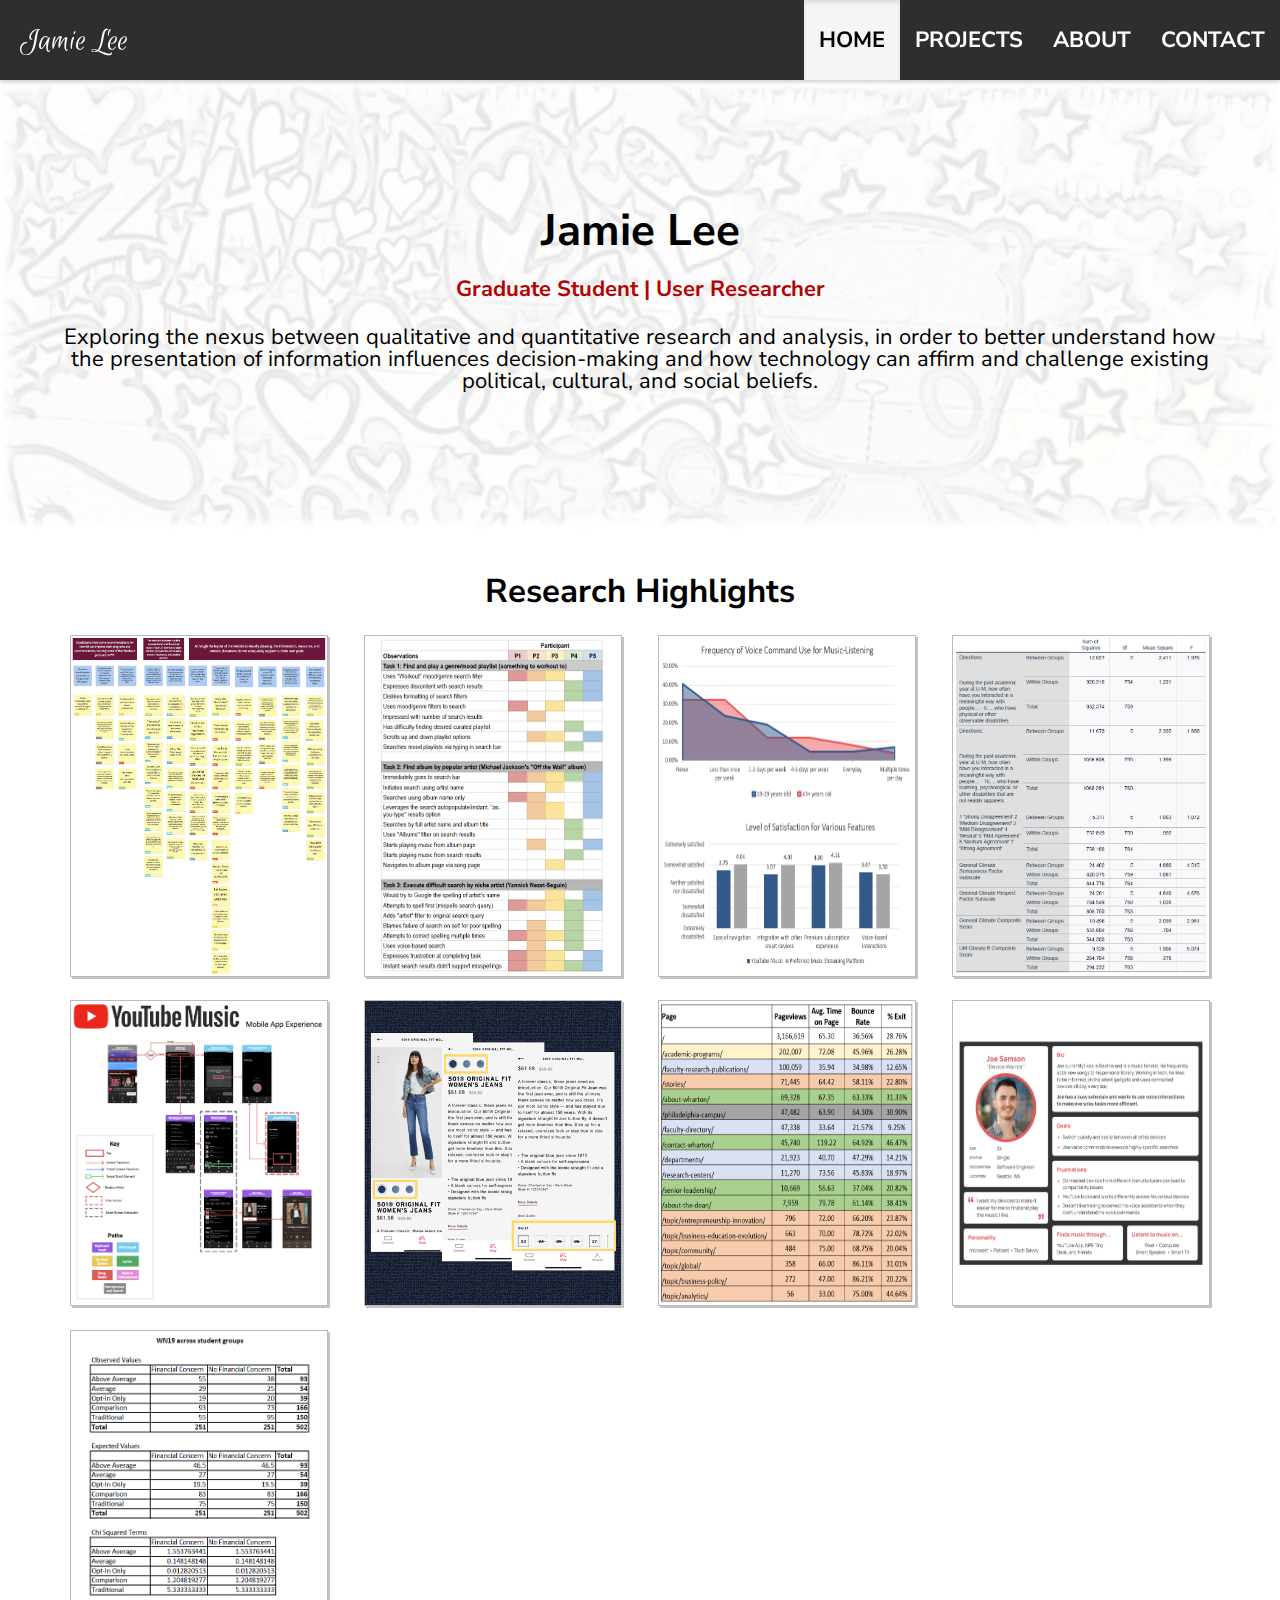
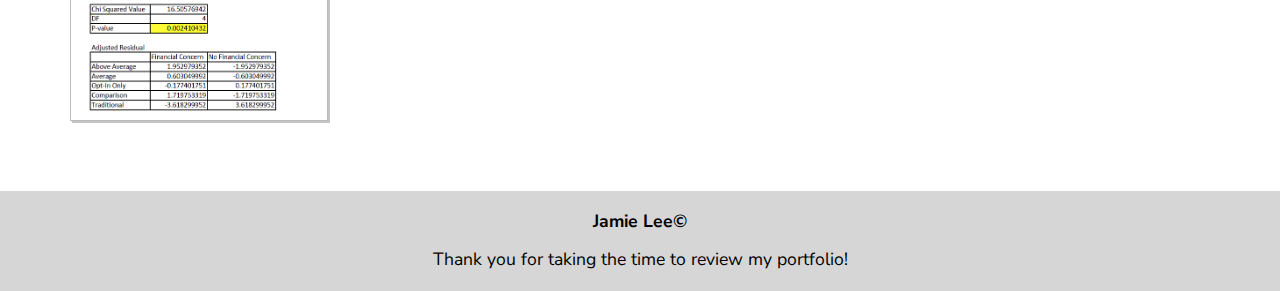
==== index.html @ 2731b6d8 "Add files via upload" ====
<!DOCTYPE html>
<html lang="en">
<head>
	<meta charset="UTF-8">
	<meta name="viewport" content="width=device-width, initial-scale=1.0">
	<link rel="stylesheet" href="https://fonts.googleapis.com/css?family=Nunito Sans">
    <link rel="stylesheet" href="https://fonts.googleapis.com/css?family=Euphoria Script">
    <link rel="stylesheet" href="https://cdnjs.cloudflare.com/ajax/libs/font-awesome/4.7.0/css/font-awesome.min.css">
    <link rel="stylesheet" href="css/html5reset.css">
	<link rel="stylesheet" href="css/style.css">
	<title>Jamie's UX Research Portfolio</title>
</head>
<body>
    <header>
        <div id="skip"><a href="#main_content">Skip to Main Content</a></div>
        <div id="logo">Jamie Lee</div>
        <nav>
            <div class="nav_links">
                <a href = "index.html">
                    <div class="nav_item current">Home</div>
                </a>
                <a href = "projects.html">
                    <div class="nav_item">Projects</div>
                </a>
                <a href = "about_me.html">
                    <div class="nav_item">About</div>
                </a>
                <a href = "contact.html">
                    <div class="nav_item">Contact</div>
                </a>
            </div>

            <button class="hamburger">
                <span class="bar1"></span>
                <span class="bar2"></span>
                <span class="bar3"></span>
            </button>				
		</nav>
    </header>

	<main id="main_content">
        <div class="welcome">
            <div class="welcome_text">
                <h1>Jamie Lee</h1>
                <h2>Graduate Student | User Researcher</h2>
                <p>Exploring the nexus between qualitative and quantitative research and analysis, in order to better understand how the presentation of information influences decision-making and how technology can affirm and challenge existing political, cultural, and social beliefs.</p>
            </div>
        </div>

        <div class="current_projects">
            <div class="current_projects_text">
                <h1>Research Highlights</h1>
            </div>
             
            <div class="research_highlights">
                <div class="text_image_container one" tabindex="0">
                    <img src="./images/affinity_wall.PNG" alt="Affinity diagram to organize findings gathered through contextual inquiry">
                    <div class="text_container">
                        <p>Affinity diagram to organize qualitative findings, gathered through contextual inquiry</p>
                    </div>
                </div>

                <div class="text_image_container two" tabindex="0">
                    <img src="./images/observation_coding.PNG" alt="Observation-coding from usability tests">
                    <div class="text_container">
                        <p>Qualitative coding of user interactions with YouTube Music, gathered from usability tests</p>
                    </div>
                </div>

                <div class="text_image_container three" tabindex="0">
                    <img src="./images/data_visualizations.PNG" alt="Data visualizations for quantitative analyses on survey responses">
                    <div class="text_container">
                        <p>Data visualizations of user behavior and satisfaction levels, based on quantitative findings gathered through user surveys</p>
                    </div>
                </div>
                    
                <div class="text_image_container four" tabindex="0">
                    <img src="./images/anova_tests.PNG" alt="Statistical analyses to test within- and between-group significances">
                    <div class="text_container">
                        <p>ANOVA and post-hoc statistical tests to evaluate significant differences between student groups</p>
                    </div>
                </div>

                <div class="text_image_container five" tabindex="0">
                    <img src="./images/interaction_map.PNG" alt="Interaction map for YouTube Music's mobile application">
                    <div class="text_container">
                        <p>Interaction map of YouTube Music, used to better understand user journeys and identify potential pain points</p>
                    </div>
                </div>

                <div class="text_image_container six" tabindex="0">
                    <img src="./images/heuristic_evaluation.PNG" alt="Heuristic evaluation for the Levi's mobile application">
                    <div class="text_container">
                        <p>Heuristic evaluation of Levi's mobile application to improve content placement</p>
                    </div>
                </div>

                <div class="text_image_container seven" tabindex="0">
                    <img src="./images/user_analytics.PNG" alt="User behavior analytics for Wharton website visits">
                    <div class="text_container">
                        <p>Behavioral analytics on users visiting The Wharton School's undergraduate website</p>
                    </div>
                </div>
                    
                <div class="text_image_container eight" tabindex="0">
                    <img src="./images/persona.PNG" alt="Personas based on observations collected through conducting user interviews">
                    <div class="text_container">
                        <p>Persona development, based on observations gathered through user interviews</p>
                    </div>
                </div>
                    
                <div class="text_image_container nine" tabindex="0">
                    <img src="./images/chisquare_tests.PNG" alt="Chi-square tests to assess statistical independence between categorical variables">
                    <div class="text_container">
                        <p>Chi-square tests to evaluate relationship between university student groups and financial concerns</p>
                    </div>
                </div>
                
            </div>
        </div>
    </main>

    <footer>
		<div class="footer_content">
            <p><strong>Jamie Lee&copy;</strong></p>
            <p>Thank you for taking the time to review my portfolio!</p>
        </div>
    </footer>

    <script src="js/hamburger.js"></script>
    <script src="js/text_over_image.js"></script>
</body>
</html>
---- css/style.css ----
html{
    scroll-behavior: smooth;
}

body{
    font-size: 18px;
    font-family: "Nunito Sans", "sans-serif";
    margin: 0;
    padding: 0;
    position: relative;
    top: 80px;
}

header{
    position: fixed;
    width: 100%;
    top: 0;
    height: 80px;
    background-color: #2e2e2e;
    z-index: 1;
}

:focus-visible{
    border: solid rgb(126, 2, 2);
    border-radius: 2px;
    box-shadow: inset 0 3px 3px 0 rgba(139, 139, 139,0.2);
}

#skip a{
    background-color: rgb(126, 2, 2);
    text-decoration: none;
    padding: 5px 0 5px 0;
    border-radius: 0 5px 5px 0;
    color: white;
    left: -300px;
    padding: 7px;
    -webkit-transition: left 1s ease-out;
    transition: left 1s ease-out;
    z-index: 1;
    position: absolute;
    top: 100px;
}

#skip a:focus{
    position: absolute;
    left: 0;
}

#logo {
    color: white;
    display: inline-block;
    position: fixed;
    top: 25px;
    margin-left: 20px;
    font-size: 1.5em;
    font-family: "Euphoria Script", "sans-serif";
}

.nav_item {
    padding: 15px;
    text-align: right;
    line-height: 1.5em;
  }

.nav_links a{
    color: black;
    text-decoration: none;
    text-transform: uppercase;
    font-weight: bold;
}

.current{
    background-color: rgb(177, 4, 4);
    color: white;
    box-shadow: inset 0 3px 3px 0 rgba(139, 139, 139,0.2);
}

.nav_links{
    display: none;
    position: absolute;
    top: 80px;
    width: 100%;
    right: 0;
    background-color: rgb(245, 245, 245);
    box-shadow: 0px 2px 4px 0px rgba(0,0,0,0.2)
}

.fadein {
    display: flex;
    flex-direction: column;
    
    -webkit-animation: fadein 0.25s;
    -moz-animation: fadein 0.25s; 
    -ms-animation: fadein 0.25s; 
    -o-animation: fadein 0.25s; 
    animation: fadein 0.25s;
}

@keyframes fadein {
    from { opacity: 0; }
    to   { opacity: 1; }
}

/* Firefox */
@-moz-keyframes fadein {
    from { opacity: 0; }
    to   { opacity: 1; }
}

/* Safari and Chrome */
@-webkit-keyframes fadein {
    from { opacity: 0; }
    to   { opacity: 1; }
}

/* Internet Explorer */
@-ms-keyframes fadein {
    from { opacity: 0; }
    to   { opacity: 1; }
}

/* Opera */
@-o-keyframes fadein {
    from { opacity: 0; }
    to   { opacity: 1; }
} 

.hamburger{
    float: right;
    padding: 20px;
    cursor: pointer;
    background-color: transparent;
    border: none;
}

.open{
    background-color: rgb(245, 245, 245);
}

.bar1, .bar2, .bar3{
    display: block;
    width: 40px;
    height: 3px;
    margin: 8px auto;
    background-color: white;
}

.bar_open{
    background-color: black;
}
  
.nav_item:active{
    box-shadow: inset 0 2px 2px 0 rgba(139, 139, 139,0.2);
}

#main_content {
    position: relative;
    padding: 5vh 3vw;
    margin: 0;
    min-height: calc(100vh - 180px);
    min-height: -o-calc(100vh - 180px); 
    min-height: -webkit-calc(100vh - 180px); 
    min-height: -moz-calc(100vh - 180px); 
}

#main_exception {
    padding: 0;
}

h1{
    font-size: 2em;
    line-height: 1;
    font-weight: bolder;
    text-align: center;
    margin-bottom: 10px;;
}

.current_projects h1{
    font-size: 1.5em;
}

h2{
    font-size: 1.5em;
    line-height: 1.5;
    text-align: center;
    padding: 10px 0 10px 0;
}

.welcome h2{
    font-size: 1em;
    margin-top: 10px;
    color: rgb(177, 4, 4);
}

h3{
    font-size: 1em;
    line-height: 1.5;
    text-align: center;
    padding: 20px 0 10px 0;
}

p{
    text-align: center;
    padding: 10px;
}

.welcome{
    margin: -5vh -3vw;
    height: 50vh;

    display: flex;
    flex-direction: column;
    justify-content: center;

    background-image: url("../images/cover.png");
    background-repeat: no-repeat;
    background-position: center;
    background-attachment: fixed;
    background-size: cover;
    background-color: white;
    box-shadow: inset 0 0 8px 8px white;
}

.welcome_text{
    padding: 0 3vw;
}

.current_projects{
    margin-top: 10vh;
    background-color: white;
}

.research_highlights{
    display: grid;
    grid-template-columns: auto;
    grid-gap: 5vh;
    margin: 3vh;
}

.text_image_container{
    position: relative;
    text-align: center;
    transition: transform 1s;
    transform-style: preserve-3d;
}

.text_image_container img{
    box-shadow: 2px 2px #8888887e;
    border: 1px rgb(187, 187, 187) solid;
    height: auto;
    width: 70vw;
    display: block;
    margin: auto;
    background-color: white;
}

.text_image_container:hover, .text_image_container:focus, .text_image_container:focus-within{
    transform: rotateY(180deg)
}

.text_container{
    position: absolute;
    top: 0;
    width: 100%;
    height: 100%;
    -webkit-backface-visibility: hidden;
    backface-visibility: hidden;

    background-color: black;
    color: white;
    display: flex;
    align-items: center;
    transform: rotateY(180deg);
}

.bio{
    margin: 2vh 0 0 0;
    display: flex;
    flex-direction: column;
    align-items: center;
}

.bio img{
    padding: 2px;
    border: 4px solid black;
    width: 70vw;
    max-width: 300px;
    height: auto;
    border-radius: 4px;
}

.bio_text{
    margin-top: 5vh;
    margin-bottom: 5vh;
}

.project_content h1{
    margin-bottom: 1em;
}

.youtube_music h1, .remote_hires h1, .rta h1{
    text-shadow: 2px 1px rgb(116, 116, 116);
}

.winning_futures h1, .wharton h1{
    text-shadow: 2px 1px rgb(167, 167, 167);
}

.youtube_music, .winning_futures, .remote_hires, .wharton, .rta{
    padding: 10vw;
    min-height: 25vh;
    display: flex;
    flex-direction: column;
    justify-content: center;
}

.youtube_music{
    background-image: url("../images/youtube_music.jpg"); 
}
.winning_futures{
    background-image: url("../images/winning_futures.png"); 
}

.remote_hires{
    background-image: url("../images/paper_prototype.png"); 
    background-size: cover;
}

.wharton{
    background-image: url("../images/wharton.png"); 
}

.rta{
    background-image: url("../images/rta.png"); 
    background-repeat: no-repeat;
    background-position: center;
    background-size: cover;
}

.winning_futures, .wharton{
    color: black;
    background-color: white;
    background-repeat: no-repeat;
    background-position: center;
    background-size: contain;
    box-shadow: inset 0 0 0 1000px rgba(255, 255, 255, 0.2);
}

.youtube_music, .remote_hires, .rta{
    color: white;
    box-shadow: inset 0 0 0 1000px rgba(0,0,0,0.5);
}

.resume_container{
    display: flex;
    align-items: center;
    justify-content: center;
    width: 30vw;
    max-width: 500px;
    height: 2em;
    text-align: center;
    align-items: center;
    box-shadow: 2px 2px rgb(139, 139, 139);
    background-color: rgb(177, 4, 4);
    padding: 5px 0 5px 0;
    border-radius: 10px;
}

.resume_link{
    display: flex;
    justify-content: center;
    text-decoration: none;
    text-transform: uppercase;
    font-weight: bold;
    color: white;
}

.bio_text a{
    color: rgb(177, 4, 4);
    text-decoration: none;
    font-weight: bold;
}

.bio_text a:hover{
    background-color: rgb(177, 4, 4);
    color: white;
}

.youtube_music i, .remote_hires i, .rta i{
    color: rgb(228, 182, 182);
    font-weight: 500;
}

.winning_futures i, .wharton i{
    color:rgb(126, 2, 2);
    font-weight: 580;
}

.rta a{
    display: inline-block;
    color: rgb(216, 170, 170);
    text-decoration: none;
    text-transform: capitalize;
}

.rta a:hover{
    background-color: rgb(216, 170, 170);
    color: black;
}

.note {
    margin-bottom: 5vh;
    padding: 0 10vw;
}

.note p{
    margin-top: 3vh;
}
  
/* Form formatting */ 
form {
    margin: auto;
    background-color: #fddcdc;
    border-radius: 5px;
    width: 80vw;
  }

fieldset{
    display: flex;
    flex-direction: column; 
    align-items: center;
}
  
.contact_form {
    padding: 20px;
    width: 70vw;
}

legend{ 
    font-size: 2em;
    text-transform: uppercase;
    text-align: center;
    padding: 20px;
}
  
label{
    display: block;
    width: 70vw;
    text-align: left;
}

legend, label{
    color: #2e2e2e;
}

.checkbox_text{
    text-align: center;
}

input {
    width: 100%;
    padding: 10px;
    margin: 10px 0 20px 0;
    display: block;
    border: 1px solid #949494;
    box-sizing: border-box;
    border-radius: 5px;
    -webkit-box-shadow:0 0 2px rgb(179, 179, 179) inset;
    -moz-box-shadow:0 0 2px rgb(179, 179, 179) inset;
    box-shadow:0 0 2px rgb(179, 179, 179) inset;
}

textarea{
    width: 100%;
    height: 15vh;
    padding: 10px;
    margin: 10px 0 20px 0;
    display: inline-block;
    border: 1px solid #949494;
    box-sizing: border-box;
    border-radius: 5px;
    -webkit-box-shadow:0 0 4px rgb(179, 179, 179) inset;
    -moz-box-shadow:0 0 4px rgb(179, 179, 179) inset;
    box-shadow:0 0 4px rgb(179, 179, 179) inset;
  }
  
input[type=checkbox]{
    width: auto;
    transform: scale(1.5);
  }

.checkbox {
    display: flex;
    flex-direction: column;
    align-items: center;
    margin-bottom: 3vh;
}

.checkbox_label {
    font-size: .75em;
}
  
.submit {
    display: flex;
    justify-content: center;
    padding: 10px;
}

button[type=submit] {
    text-transform: uppercase;
    background-color: #3da743;
    color: white;
    cursor: pointer;
    font-size: 1em;
    width: 50vw;
    height: 5vh;
    border-radius: 10px;
    border:  none;
    box-shadow: 2px 2px rgb(179, 179, 179);
    max-width: 300px;
  }
  
button[type=submit]:hover, .resume_link:hover{
    opacity: 0.8;
  }

footer{
    width: 100%;
    text-align: center;
    background-color: #d6d6d6;
    color: black;
    font-size: 0.8em;
    height: 80px;
    position: relative;
    top: 0;
    display: flex;
    align-items: center;
    justify-content: center;
    padding: 10px 0;
}

@media only screen and (min-width: 480px) {

    body {
        font-size: 20px;
    }

    .research_highlights{
        grid-template-columns: auto auto;
        grid-gap: 2vw;
    }

    .current_projects img {
        width: 40vw;
        height: 100%;
    }

    .youtube_music, .remote_hires, .rta {
        background-attachment: fixed;
    }
    
    .project_content {
        display: inline-block;
        width: 100%;
        margin: auto;
        text-align: center;
    }
}

@media only screen and (min-width: 770px) {
    body {
        font-size: 22px;
    }
    
    .nav_links {
        display: flex;
        flex-direction: row;
        justify-content: flex-end;
        background-color: transparent;
        top: 0;
        padding: 0;
        height: 80px;
        margin: 0;
    }

    .nav_item {
        margin: 0;
        color: white;
        height: 80px;
        padding: 0 15px;
        display: flex;
        align-items: center;
    }

    .hamburger{
        display: none;
    }
    
    .current, .nav_item:hover{
        background-color: rgb(245, 245, 245);
        color: black;
    }
    
    .research_highlights{
        grid-template-columns: auto auto auto;
    }

    .current_projects img {
        width: 25vw;
    }

    .checkbox_text{
        width: auto;
        margin: 0 2vw;
    }

    .checkbox {
        display: flex;
        flex-direction: row;
        justify-content: center;
    }
}

@media only screen and (min-width: 1200px) {

    .research_highlights{
        grid-template-columns: auto auto auto auto;
    }

    .current_projects img {
        width: 20vw;
        height: 100%;
    }

    label{
        width: 15vw;
        text-align: right;
        margin: 10px 20px 20px 0;
    }

    .firstname, .lastname, .email{
        display: flex;
        flex-direction: row;
        align-items: center;
    }

    .message{
        display: flex;
        flex-direction: row;
        align-items: flex-start;
    }
    
    .checkbox_text{
        text-align: left;
    }
    
    input {
        width: 50vw;
    }
    
    textarea{
        display: inline-block;
        width: 50vw;
      }
      
    input[type=checkbox]{
        width: auto;
        transform: scale(1.5);
      }
}

@media only screen and (min-width: 1800px) {

    .research_highlights{
        grid-template-columns: auto auto auto auto auto;
    }

    .current_projects img {
        width: 15vw;
    }
}

@media screen and (prefers-reduced-motion: reduce) { 
    html{
        scroll-behavior: auto;
    }

    #skip a{
        -webkit-transition: none;
        transition: none;
    }

    .text_image_container:hover{
        transform: none;
        cursor: pointer;
    }

    .text_container{
        transform: rotate(0deg);
        visibility: hidden;
    }

    .text_image_container:hover, .text_image_container:focus, .text_image_container:focus-within{
        transform: rotateY(0deg)
    }

    .click_for_text{
        visibility: visible;
    }

    .youtube_music, .remote_hires, .rta, .welcome{
        background-attachment: scroll;
    }
}

@media print {

}
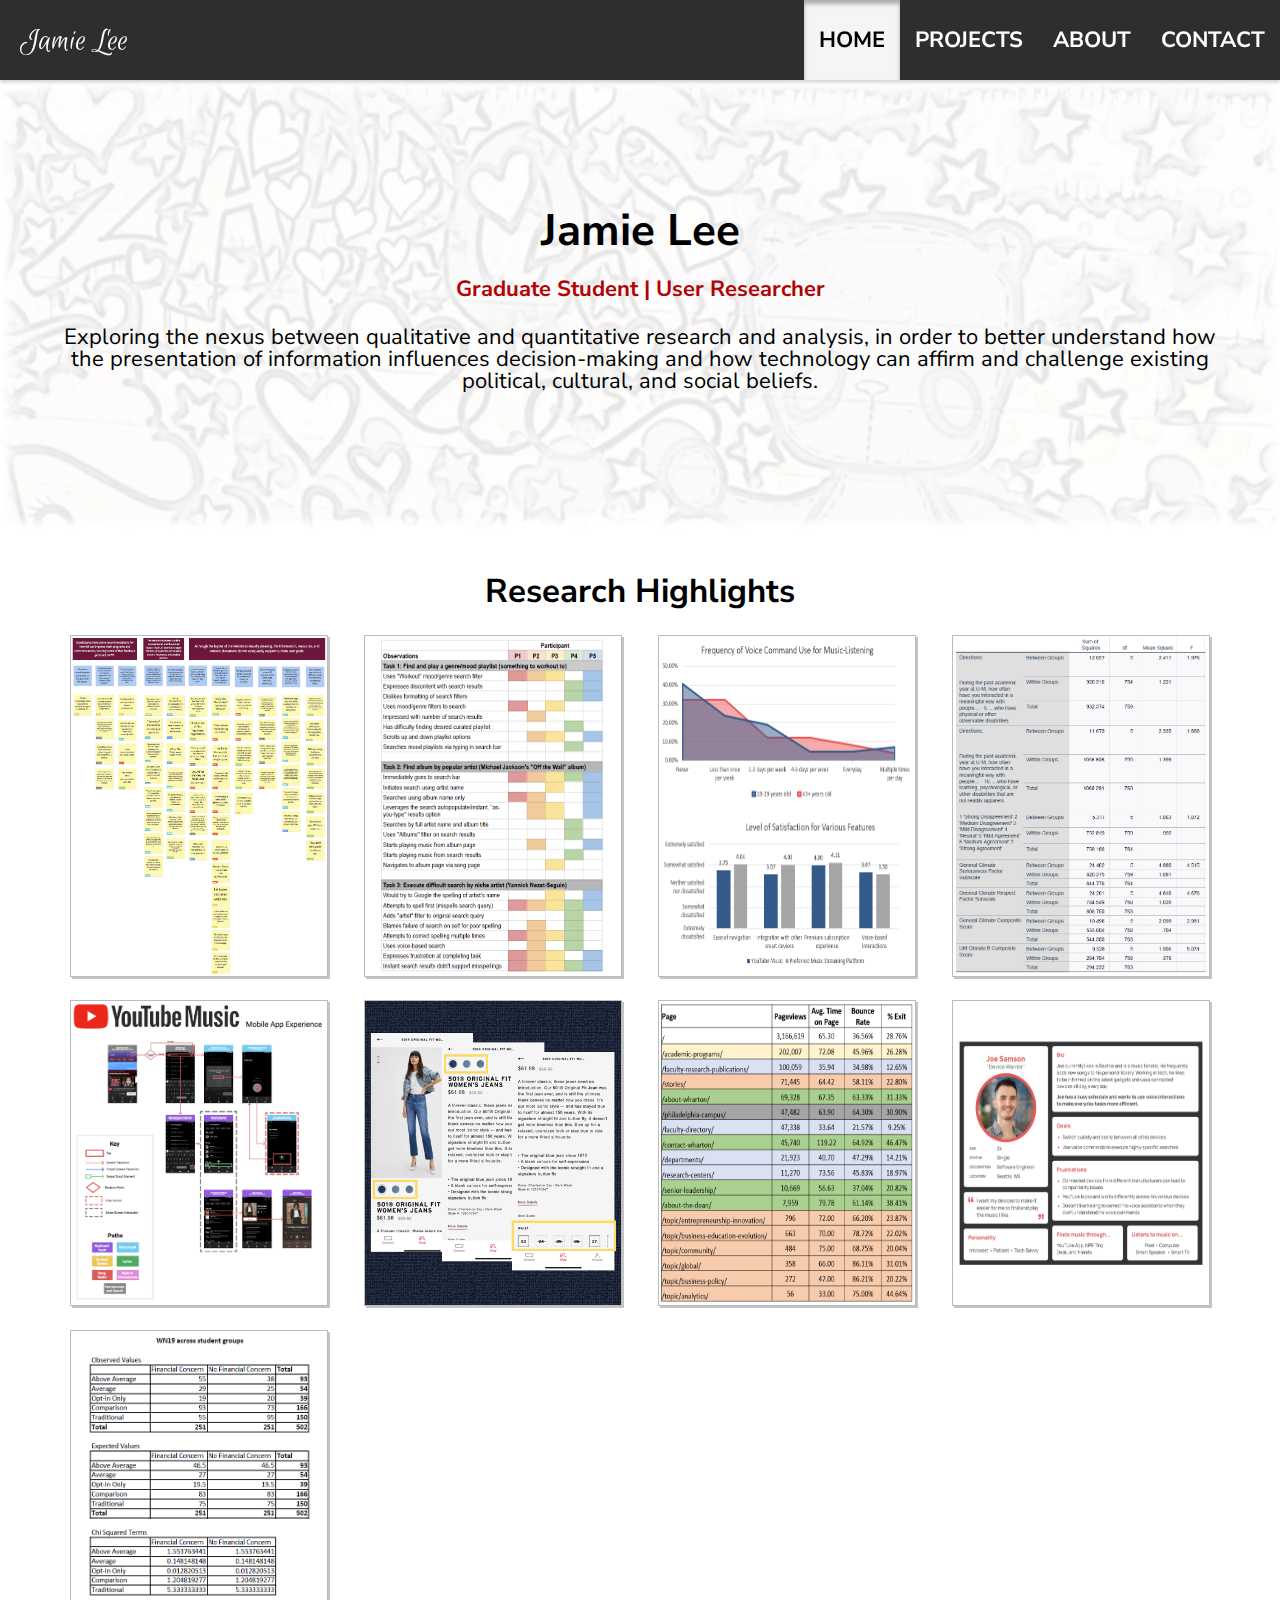
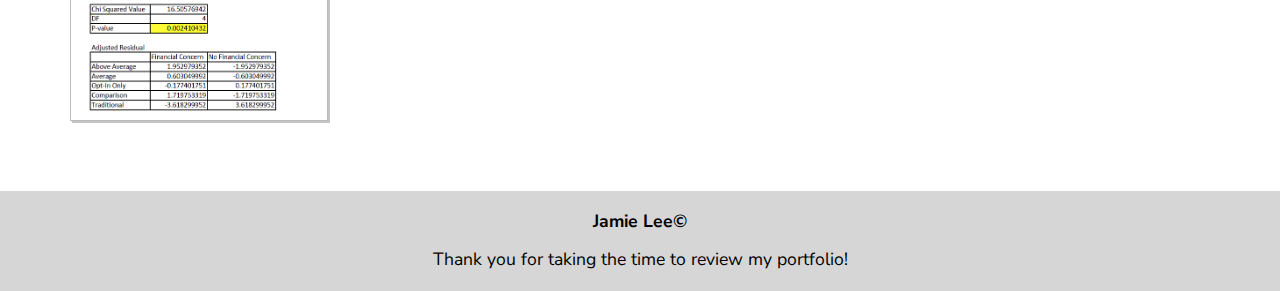
==== commit c68a91fc: "Add files via upload" ====
--- a/index.html
+++ b/index.html
@@ -5,10 +5,19 @@
 	<meta name="viewport" content="width=device-width, initial-scale=1.0">
 	<link rel="stylesheet" href="https://fonts.googleapis.com/css?family=Nunito Sans">
     <link rel="stylesheet" href="https://fonts.googleapis.com/css?family=Euphoria Script">
-    <link rel="stylesheet" href="https://cdnjs.cloudflare.com/ajax/libs/font-awesome/4.7.0/css/font-awesome.min.css">
     <link rel="stylesheet" href="css/html5reset.css">
 	<link rel="stylesheet" href="css/style.css">
-	<title>Jamie's UX Research Portfolio</title>
+    
+    <title>Jamie's UX Research Portfolio</title>
+
+    <script async src="https://www.googletagmanager.com/gtag/js?id=G-HFB96MEQBF"></script>
+    <script>
+    window.dataLayer = window.dataLayer || [];
+    function gtag(){dataLayer.push(arguments);}
+    gtag('js', new Date());
+
+    gtag('config', 'G-HFB96MEQBF');
+    </script>
 </head>
 <body>
     <header>
--- a/css/style.css
+++ b/css/style.css
@@ -62,17 +62,17 @@
     line-height: 1.5em;
   }
 
-.nav_links a{
+.nav_links a, .nav_links a:visited{
     color: black;
     text-decoration: none;
     text-transform: uppercase;
     font-weight: bold;
 }
 
-.current{
+.current, .nav_item:hover, .nav_item:visited:hover{
     background-color: rgb(177, 4, 4);
     color: white;
-    box-shadow: inset 0 3px 3px 0 rgba(139, 139, 139,0.2);
+    box-shadow: inset 0 4px 4px 0 rgba(0, 0, 0, 0.3);
 }
 
 .nav_links{
@@ -82,7 +82,7 @@
     width: 100%;
     right: 0;
     background-color: rgb(245, 245, 245);
-    box-shadow: 0px 2px 4px 0px rgba(0,0,0,0.2)
+    box-shadow: 0px 2px 4px 0px rgba(0,0,0,0.2);
 }
 
 .fadein {
@@ -179,6 +179,10 @@
     font-size: 1.5em;
 }
 
+.note h1{
+    margin-bottom: 3vh;
+}
+
 h2{
     font-size: 1.5em;
     line-height: 1.5;
@@ -241,6 +245,7 @@
     position: relative;
     text-align: center;
     transition: transform 1s;
+    -webkit-transition: transform 1s;
     transform-style: preserve-3d;
 }
 
@@ -252,10 +257,15 @@
     display: block;
     margin: auto;
     background-color: white;
+
+    -webkit-backface-visibility: hidden;
+    backface-visibility: hidden;
 }
 
 .text_image_container:hover, .text_image_container:focus, .text_image_container:focus-within{
-    transform: rotateY(180deg)
+    transform: rotateY(180deg);
+    -ms-transform: rotateY(-180deg);
+    -webkit-transform: rotateY(-180deg);
 }
 
 .text_container{
@@ -271,6 +281,8 @@
     display: flex;
     align-items: center;
     transform: rotateY(180deg);
+    -ms-transform: rotateY(-180deg);
+    -webkit-transform: rotateY(-180deg);
 }
 
 .bio{
@@ -316,6 +328,7 @@
 
 .youtube_music{
     background-image: url("../images/youtube_music.jpg"); 
+    box-shadow: inset 0 0 0 1000px rgba(0,0,0,0.5);
 }
 .winning_futures{
     background-image: url("../images/winning_futures.png"); 
@@ -324,6 +337,7 @@
 .remote_hires{
     background-image: url("../images/paper_prototype.png"); 
     background-size: cover;
+    box-shadow: inset 0 0 0 1000px rgba(0,0,0,0.2);
 }
 
 .wharton{
@@ -335,6 +349,11 @@
     background-repeat: no-repeat;
     background-position: center;
     background-size: cover;
+    box-shadow: inset 0 0 0 1000px rgba(0,0,0,0.3);
+}
+
+.youtube_music, .remote_hires, .rta {
+    background-attachment: fixed;
 }
 
 .winning_futures, .wharton{
@@ -343,12 +362,11 @@
     background-repeat: no-repeat;
     background-position: center;
     background-size: contain;
-    box-shadow: inset 0 0 0 1000px rgba(255, 255, 255, 0.2);
+    box-shadow: inset 0 0 0 1000px rgba(255, 255, 255, 0.1);
 }
 
 .youtube_music, .remote_hires, .rta{
     color: white;
-    box-shadow: inset 0 0 0 1000px rgba(0,0,0,0.5);
 }
 
 .resume_container{
@@ -375,13 +393,12 @@
     color: white;
 }
 
-.bio_text a{
+.bio_text a, .note a{
     color: rgb(177, 4, 4);
-    text-decoration: none;
     font-weight: bold;
 }
 
-.bio_text a:hover{
+.bio_text a:hover, .note a:hover{
     background-color: rgb(177, 4, 4);
     color: white;
 }
@@ -399,7 +416,6 @@
 .rta a{
     display: inline-block;
     color: rgb(216, 170, 170);
-    text-decoration: none;
     text-transform: capitalize;
 }
 
@@ -411,10 +427,6 @@
 .note {
     margin-bottom: 5vh;
     padding: 0 10vw;
-}
-
-.note p{
-    margin-top: 3vh;
 }
   
 /* Form formatting */ 
@@ -522,7 +534,26 @@
   
 button[type=submit]:hover, .resume_link:hover{
     opacity: 0.8;
-  }
+}
+
+a:visited{
+    color: purple;
+}
+
+a:visited:hover{
+    color: white;
+    background-color: purple;
+}
+
+.project_content a:visited{
+    color: rgb(253, 152, 253);
+}
+
+.project_content a:visited:hover{
+    color: black;
+    background-color: rgb(253, 152, 253);
+}
+
 
 footer{
     width: 100%;
@@ -553,17 +584,6 @@
     .current_projects img {
         width: 40vw;
         height: 100%;
-    }
-
-    .youtube_music, .remote_hires, .rta {
-        background-attachment: fixed;
-    }
-    
-    .project_content {
-        display: inline-block;
-        width: 100%;
-        margin: auto;
-        text-align: center;
     }
 }
 
@@ -615,7 +635,6 @@
     }
 
     .checkbox {
-        display: flex;
         flex-direction: row;
         justify-content: center;
     }
@@ -638,7 +657,7 @@
         margin: 10px 20px 20px 0;
     }
 
-    .firstname, .lastname, .email{
+    .firstname, .lastname, .email, .company{
         display: flex;
         flex-direction: row;
         align-items: center;
@@ -662,11 +681,6 @@
         display: inline-block;
         width: 50vw;
       }
-      
-    input[type=checkbox]{
-        width: auto;
-        transform: scale(1.5);
-      }
 }
 
 @media only screen and (min-width: 1800px) {
@@ -677,6 +691,28 @@
 
     .current_projects img {
         width: 15vw;
+    }
+
+    .bio{
+        display: grid;
+        grid-template-columns: 1fr 2fr;
+    }
+
+    .bio img, .resume_link{
+        margin: auto;
+    }
+
+    .bio_text{
+        grid-column: 2;
+        grid-row: 1 / span 2;
+    }
+
+    .bio_text p{
+        text-align: left;
+    }
+
+    .resume_link{
+        width: 200px;
     }
 }
 
@@ -685,6 +721,14 @@
         scroll-behavior: auto;
     }
 
+    .fadein {        
+        -webkit-animation: fadein 0s;
+        -moz-animation: fadein 0s; 
+        -ms-animation: fadein 0s; 
+        -o-animation: fadein 0s; 
+        animation: fadein 0s;
+    }
+
     #skip a{
         -webkit-transition: none;
         transition: none;
@@ -711,8 +755,4 @@
     .youtube_music, .remote_hires, .rta, .welcome{
         background-attachment: scroll;
     }
-}
-
-@media print {
-
 }